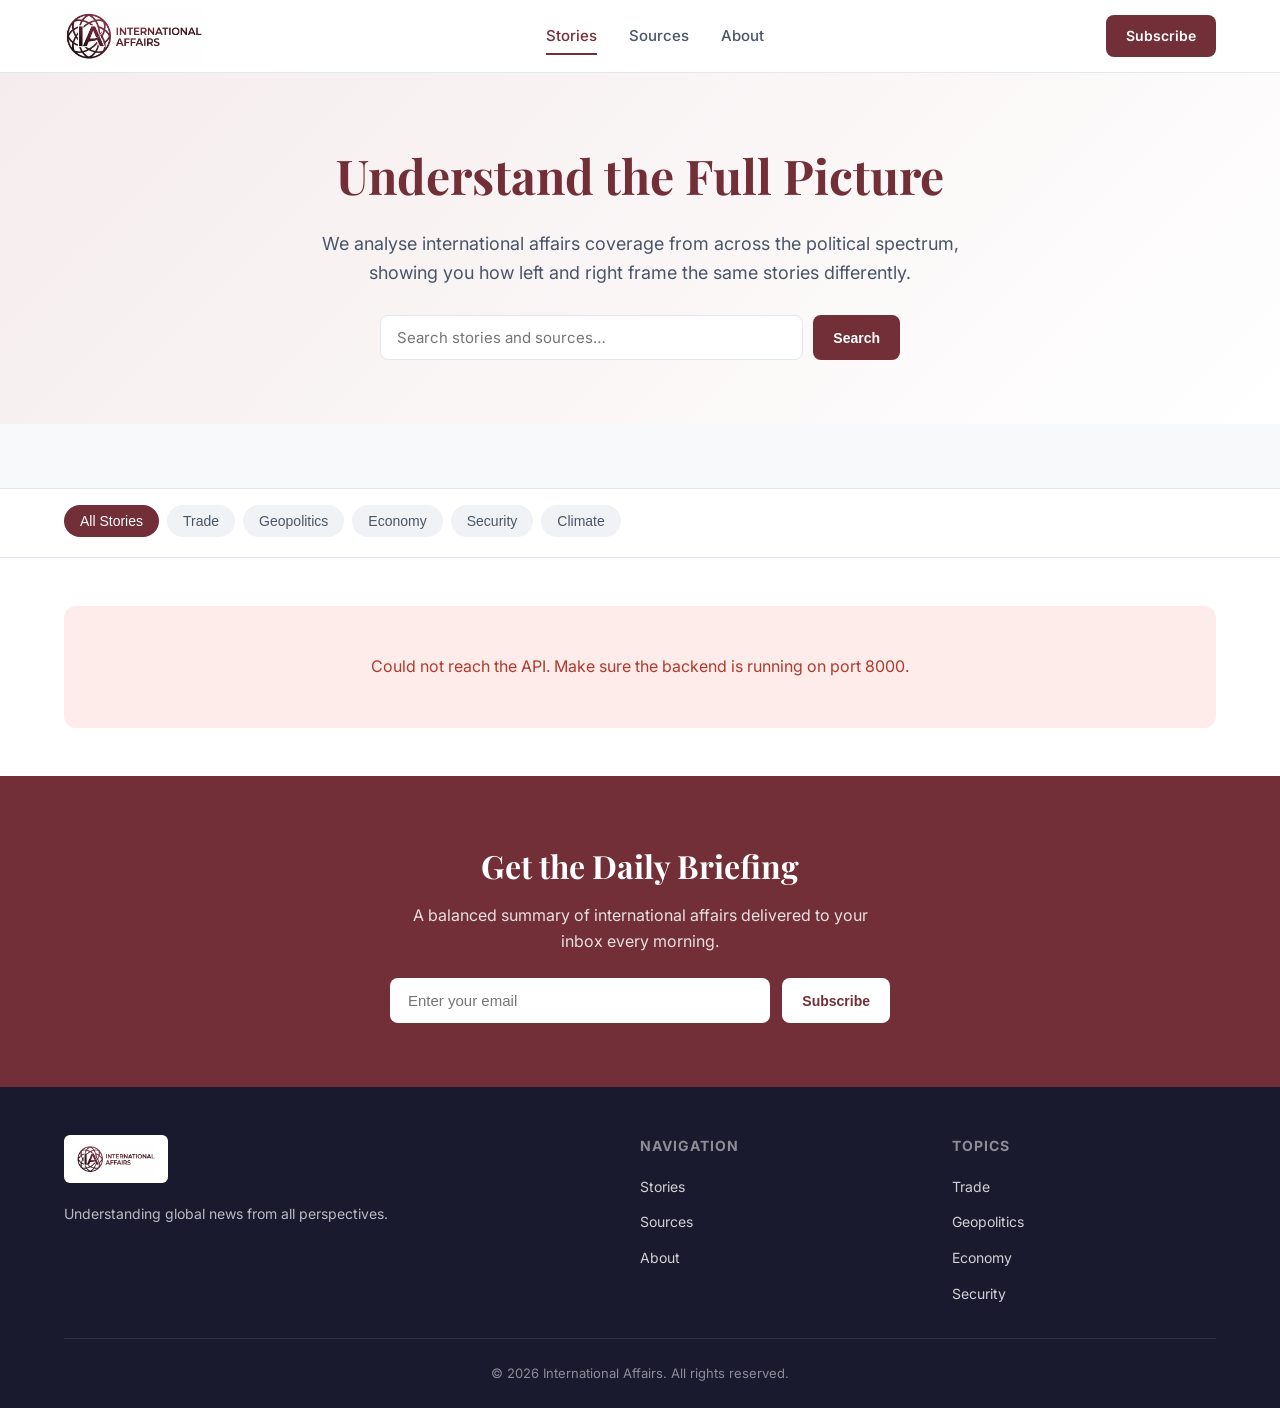
==== website/index.html @ 2fb0de6f "International Affairs MVP: aggregation, clustering, LLM comparisons, deploy config - FastAPI backend" ====
<!DOCTYPE html>
<html lang="en">
<head>
    <meta charset="UTF-8">
    <meta name="viewport" content="width=device-width, initial-scale=1.0">
    <title>International Affairs - News From All Perspectives</title>
    <link rel="stylesheet" href="css/styles.css">
    <link rel="preconnect" href="https://fonts.googleapis.com">
    <link rel="preconnect" href="https://fonts.gstatic.com" crossorigin>
    <link href="https://fonts.googleapis.com/css2?family=Inter:wght@400;500;600;700&family=Playfair+Display:wght@600;700&display=swap" rel="stylesheet">
</head>
<body>
    <header class="header">
        <div class="container">
            <nav class="nav">
                <a href="index.html" class="logo">
                    <img src="logo.jpeg" alt="International Affairs" class="logo-img">
                </a>
                <ul class="nav-links">
                    <li><a href="index.html" class="active">Stories</a></li>
                    <li><a href="sources.html">Sources</a></li>
                    <li><a href="about.html">About</a></li>
                </ul>
                <a href="#newsletter" class="btn btn-primary">Subscribe</a>
            </nav>
        </div>
    </header>

    <main>
        <section class="hero">
            <div class="container">
                <h1>Understand the Full Picture</h1>
                <p class="hero-subtitle">We analyse international affairs coverage from across the political spectrum, showing you how left and right frame the same stories differently.</p>
                <form class="search-form" id="search-form" role="search">
                    <input type="search" id="search-input" placeholder="Search stories and sources…" aria-label="Search">
                    <button type="submit" class="btn btn-primary">Search</button>
                </form>
            </div>
        </section>

        <section class="briefing" id="briefing">
            <div class="container" id="briefing-container"></div>
        </section>

        <section class="topics-bar">
            <div class="container">
                <div class="topics">
                    <button class="topic-btn active" data-topic="all">All Stories</button>
                    <button class="topic-btn" data-topic="trade">Trade</button>
                    <button class="topic-btn" data-topic="geopolitics">Geopolitics</button>
                    <button class="topic-btn" data-topic="economy">Economy</button>
                    <button class="topic-btn" data-topic="security">Security</button>
                    <button class="topic-btn" data-topic="climate">Climate</button>
                </div>
            </div>
        </section>

        <section class="stories">
            <div class="container">
                <h2 class="section-title">Today's Stories</h2>
                
                <article class="story-card" data-topic="trade">
                    <div class="story-header">
                        <span class="story-topic">Trade</span>
                        <span class="story-time">2 hours ago</span>
                    </div>
                    <h3 class="story-title">
                        <a href="story.html">EU Imposes New Tariffs on Chinese Electric Vehicles</a>
                    </h3>
                    <p class="story-summary">The European Commission announced provisional tariffs of up to 38% on Chinese-made electric vehicles, citing evidence of unfair state subsidies distorting the market.</p>
                    
                    <div class="perspectives">
                        <div class="perspective perspective-left">
                            <span class="perspective-label">Left</span>
                            <p>Emphasises climate impact and consumer costs; questions protectionist motives</p>
                            <span class="source-count">3 sources</span>
                        </div>
                        <div class="perspective perspective-centre">
                            <span class="perspective-label">Centre</span>
                            <p>Reports factual details of tariff levels and EU investigation findings</p>
                            <span class="source-count">2 sources</span>
                        </div>
                        <div class="perspective perspective-right">
                            <span class="perspective-label">Right</span>
                            <p>Focuses on national security and unfair Chinese state subsidies</p>
                            <span class="source-count">3 sources</span>
                        </div>
                    </div>
                    
                    <div class="story-footer">
                        <div class="agreement-preview">
                            <span class="label">They agree:</span> China dominates global EV market
                        </div>
                        <a href="story.html" class="read-more">Full Analysis →</a>
                    </div>
                </article>

                <article class="story-card" data-topic="geopolitics">
                    <div class="story-header">
                        <span class="story-topic">Geopolitics</span>
                        <span class="story-time">4 hours ago</span>
                    </div>
                    <h3 class="story-title">
                        <a href="story.html">Taiwan Strait Tensions Rise After Military Exercises</a>
                    </h3>
                    <p class="story-summary">China conducted large-scale military drills near Taiwan following diplomatic meetings between Taiwanese officials and US lawmakers, prompting international concern.</p>
                    
                    <div class="perspectives">
                        <div class="perspective perspective-left">
                            <span class="perspective-label">Left</span>
                            <p>Calls for diplomatic de-escalation; warns against military brinkmanship</p>
                            <span class="source-count">2 sources</span>
                        </div>
                        <div class="perspective perspective-centre">
                            <span class="perspective-label">Centre</span>
                            <p>Documents exercise details and international diplomatic responses</p>
                            <span class="source-count">3 sources</span>
                        </div>
                        <div class="perspective perspective-right">
                            <span class="perspective-label">Right</span>
                            <p>Emphasises need for deterrence and supporting Taiwan's democracy</p>
                            <span class="source-count">2 sources</span>
                        </div>
                    </div>
                    
                    <div class="story-footer">
                        <div class="agreement-preview">
                            <span class="label">They agree:</span> Situation requires careful monitoring
                        </div>
                        <a href="story.html" class="read-more">Full Analysis →</a>
                    </div>
                </article>

                <article class="story-card" data-topic="economy">
                    <div class="story-header">
                        <span class="story-topic">Economy</span>
                        <span class="story-time">5 hours ago</span>
                    </div>
                    <h3 class="story-title">
                        <a href="story.html">Federal Reserve Signals Interest Rate Cuts May Be Delayed</a>
                    </h3>
                    <p class="story-summary">Fed Chair Jerome Powell indicated that persistent inflation may require keeping rates higher for longer than previously anticipated, affecting global markets.</p>
                    
                    <div class="perspectives">
                        <div class="perspective perspective-left">
                            <span class="perspective-label">Left</span>
                            <p>Concerned about impact on workers and housing affordability</p>
                            <span class="source-count">2 sources</span>
                        </div>
                        <div class="perspective perspective-centre">
                            <span class="perspective-label">Centre</span>
                            <p>Analyses Fed data and market reactions objectively</p>
                            <span class="source-count">2 sources</span>
                        </div>
                        <div class="perspective perspective-right">
                            <span class="perspective-label">Right</span>
                            <p>Supports inflation-fighting stance; criticises prior fiscal policy</p>
                            <span class="source-count">3 sources</span>
                        </div>
                    </div>
                    
                    <div class="story-footer">
                        <div class="agreement-preview">
                            <span class="label">They agree:</span> Inflation remains above target
                        </div>
                        <a href="story.html" class="read-more">Full Analysis →</a>
                    </div>
                </article>

                <article class="story-card" data-topic="security">
                    <div class="story-header">
                        <span class="story-topic">Security</span>
                        <span class="story-time">6 hours ago</span>
                    </div>
                    <h3 class="story-title">
                        <a href="story.html">NATO Allies Debate Increased Defence Spending Targets</a>
                    </h3>
                    <p class="story-summary">Alliance members discuss raising the defence spending benchmark from 2% to 2.5% of GDP amid ongoing concerns about European security.</p>
                    
                    <div class="perspectives">
                        <div class="perspective perspective-left">
                            <span class="perspective-label">Left</span>
                            <p>Questions military spending priorities; calls for diplomatic solutions</p>
                            <span class="source-count">2 sources</span>
                        </div>
                        <div class="perspective perspective-centre">
                            <span class="perspective-label">Centre</span>
                            <p>Reports on member positions and budget implications</p>
                            <span class="source-count">2 sources</span>
                        </div>
                        <div class="perspective perspective-right">
                            <span class="perspective-label">Right</span>
                            <p>Strongly supports increased spending; criticises European underinvestment</p>
                            <span class="source-count">3 sources</span>
                        </div>
                    </div>
                    
                    <div class="story-footer">
                        <div class="agreement-preview">
                            <span class="label">They agree:</span> Current security environment is challenging
                        </div>
                        <a href="story.html" class="read-more">Full Analysis →</a>
                    </div>
                </article>

                <article class="story-card" data-topic="climate">
                    <div class="story-header">
                        <span class="story-topic">Climate</span>
                        <span class="story-time">8 hours ago</span>
                    </div>
                    <h3 class="story-title">
                        <a href="story.html">G7 Nations Announce New Climate Finance Commitments</a>
                    </h3>
                    <p class="story-summary">Leaders pledged additional funding for developing nations' climate adaptation, though critics argue the amounts fall short of what's needed.</p>
                    
                    <div class="perspectives">
                        <div class="perspective perspective-left">
                            <span class="perspective-label">Left</span>
                            <p>Calls pledges insufficient; demands more ambitious climate action</p>
                            <span class="source-count">3 sources</span>
                        </div>
                        <div class="perspective perspective-centre">
                            <span class="perspective-label">Centre</span>
                            <p>Details funding amounts and implementation mechanisms</p>
                            <span class="source-count">2 sources</span>
                        </div>
                        <div class="perspective perspective-right">
                            <span class="perspective-label">Right</span>
                            <p>Questions economic impact; emphasises energy security concerns</p>
                            <span class="source-count">2 sources</span>
                        </div>
                    </div>
                    
                    <div class="story-footer">
                        <div class="agreement-preview">
                            <span class="label">They agree:</span> Climate financing needs better accountability
                        </div>
                        <a href="story.html" class="read-more">Full Analysis →</a>
                    </div>
                </article>
            </div>
        </section>

        <section class="newsletter" id="newsletter">
            <div class="container">
                <div class="newsletter-content">
                    <h2>Get the Daily Briefing</h2>
                    <p>A balanced summary of international affairs delivered to your inbox every morning.</p>
                    <form class="newsletter-form">
                        <input type="email" placeholder="Enter your email" required>
                        <button type="submit" class="btn btn-primary">Subscribe</button>
                    </form>
                </div>
            </div>
        </section>
    </main>

    <footer class="footer">
        <div class="container">
            <div class="footer-content">
                <div class="footer-brand">
                    <img src="logo.jpeg" alt="International Affairs" class="footer-logo">
                    <p>Understanding global news from all perspectives.</p>
                </div>
                <div class="footer-links">
                    <h4>Navigation</h4>
                    <ul>
                        <li><a href="index.html">Stories</a></li>
                        <li><a href="sources.html">Sources</a></li>
                        <li><a href="about.html">About</a></li>
                    </ul>
                </div>
                <div class="footer-links">
                    <h4>Topics</h4>
                    <ul>
                        <li><a href="#">Trade</a></li>
                        <li><a href="#">Geopolitics</a></li>
                        <li><a href="#">Economy</a></li>
                        <li><a href="#">Security</a></li>
                    </ul>
                </div>
            </div>
            <div class="footer-bottom">
                <p>&copy; 2026 International Affairs. All rights reserved.</p>
            </div>
        </div>
    </footer>

    <script src="js/app.js"></script>
</body>
</html>
---- website/css/styles.css ----
:root {
    --primary: #722F37;
    --primary-dark: #5A252C;
    --primary-light: #8B3D47;
    --primary-subtle: #F5ECED;
    
    --left: #2E5B9A;
    --left-bg: #E8F0F8;
    --centre: #4A5568;
    --centre-bg: #F0F2F5;
    --right: #9A432E;
    --right-bg: #F8ECE8;
    
    --text: #1A1A2E;
    --text-secondary: #4A5568;
    --text-muted: #718096;
    
    --bg: #FFFFFF;
    --bg-secondary: #F8F9FA;
    --bg-tertiary: #F0F2F5;
    
    --border: #E2E8F0;
    --border-light: #EDF2F7;
    
    --shadow-sm: 0 1px 2px rgba(0, 0, 0, 0.05);
    --shadow: 0 4px 6px rgba(0, 0, 0, 0.07);
    --shadow-lg: 0 10px 25px rgba(0, 0, 0, 0.1);
    
    --radius-sm: 4px;
    --radius: 8px;
    --radius-lg: 12px;
    
    --transition: 0.2s ease;
}

* {
    margin: 0;
    padding: 0;
    box-sizing: border-box;
}

html {
    scroll-behavior: smooth;
}

body {
    font-family: 'Inter', -apple-system, BlinkMacSystemFont, 'Segoe UI', Roboto, sans-serif;
    color: var(--text);
    background: var(--bg);
    line-height: 1.6;
}

.container {
    max-width: 1200px;
    margin: 0 auto;
    padding: 0 24px;
}

a {
    color: inherit;
    text-decoration: none;
}

ul {
    list-style: none;
}

img {
    max-width: 100%;
    height: auto;
}

.btn {
    display: inline-flex;
    align-items: center;
    justify-content: center;
    padding: 10px 20px;
    font-size: 14px;
    font-weight: 600;
    border-radius: var(--radius);
    border: none;
    cursor: pointer;
    transition: var(--transition);
}

.btn-primary {
    background: var(--primary);
    color: white;
}

.btn-primary:hover {
    background: var(--primary-dark);
}

.btn-secondary {
    background: var(--bg-tertiary);
    color: var(--text);
}

.btn-secondary:hover {
    background: var(--border);
}

/* Header */
.header {
    background: var(--bg);
    border-bottom: 1px solid var(--border);
    position: sticky;
    top: 0;
    z-index: 100;
}

.nav {
    display: flex;
    align-items: center;
    justify-content: space-between;
    height: 72px;
}

.logo {
    display: flex;
    align-items: center;
}

.logo-img {
    height: 56px;
    width: auto;
}

.nav-links {
    display: flex;
    gap: 32px;
}

.nav-links a {
    font-size: 15px;
    font-weight: 500;
    color: var(--text-secondary);
    transition: var(--transition);
    padding: 8px 0;
    border-bottom: 2px solid transparent;
}

.nav-links a:hover,
.nav-links a.active {
    color: var(--primary);
    border-bottom-color: var(--primary);
}

/* Hero */
.hero {
    background: linear-gradient(135deg, var(--primary-subtle) 0%, var(--bg) 100%);
    padding: 64px 0;
    text-align: center;
}

.hero h1 {
    font-family: 'Playfair Display', Georgia, serif;
    font-size: 48px;
    font-weight: 700;
    color: var(--primary);
    margin-bottom: 16px;
}

.hero-subtitle {
    font-size: 18px;
    color: var(--text-secondary);
    max-width: 640px;
    margin: 0 auto;
}

/* Search */
.search-form {
    display: flex;
    gap: 10px;
    max-width: 520px;
    margin: 28px auto 0;
}

.search-form input {
    flex: 1;
    padding: 12px 16px;
    border: 1px solid var(--border);
    border-radius: var(--radius);
    font-size: 15px;
    font-family: inherit;
}

.search-form input:focus {
    outline: 2px solid var(--primary-light);
    border-color: var(--primary-light);
}

/* Daily Briefing */
.briefing {
    background: var(--bg-secondary);
    padding: 32px 0;
    border-bottom: 1px solid var(--border);
}

.briefing-card {
    background: var(--bg);
    border: 1px solid var(--border);
    border-radius: var(--radius-lg);
    padding: 28px;
    box-shadow: var(--shadow-sm);
}

.briefing-head {
    display: flex;
    justify-content: space-between;
    align-items: flex-start;
    gap: 16px;
    flex-wrap: wrap;
    margin-bottom: 20px;
    padding-bottom: 16px;
    border-bottom: 1px solid var(--border-light);
}

.briefing-head h2 {
    font-family: 'Playfair Display', Georgia, serif;
    font-size: 26px;
    color: var(--primary);
}

.briefing-date {
    font-size: 13px;
    color: var(--text-muted);
}

.briefing-topics {
    display: flex;
    gap: 6px;
    flex-wrap: wrap;
}

.briefing-topic {
    background: var(--primary-subtle);
    color: var(--primary);
    padding: 4px 10px;
    border-radius: 14px;
    font-size: 11px;
    font-weight: 600;
    text-transform: uppercase;
    letter-spacing: 0.5px;
}

.briefing-grid {
    display: grid;
    grid-template-columns: 1.3fr 1fr;
    gap: 32px;
}

.briefing-col h4 {
    font-size: 12px;
    text-transform: uppercase;
    letter-spacing: 1px;
    color: var(--text-muted);
    margin-bottom: 12px;
    margin-top: 20px;
}

.briefing-col h4:first-child {
    margin-top: 0;
}

.briefing-stories,
.briefing-list {
    list-style: none;
    display: flex;
    flex-direction: column;
    gap: 10px;
}

.briefing-stories li {
    display: flex;
    justify-content: space-between;
    align-items: center;
    gap: 12px;
}

.briefing-stories a {
    font-size: 14px;
    font-weight: 500;
    color: var(--text);
    transition: var(--transition);
}

.briefing-stories a:hover {
    color: var(--primary);
}

.briefing-counts {
    display: flex;
    gap: 4px;
    flex-shrink: 0;
}

.pip {
    min-width: 20px;
    text-align: center;
    font-size: 11px;
    font-weight: 600;
    padding: 2px 6px;
    border-radius: 10px;
    color: white;
}

.pip-left { background: var(--left); }
.pip-centre { background: var(--centre); }
.pip-right { background: var(--right); }

.briefing-list li {
    font-size: 14px;
    color: var(--text-secondary);
    padding-left: 16px;
    position: relative;
}

.briefing-list li::before {
    content: "•";
    position: absolute;
    left: 0;
    color: var(--primary);
}

.briefing-list li.muted,
li.muted {
    color: var(--text-muted);
    font-style: italic;
}

.briefing-list li.muted::before {
    color: var(--text-muted);
}

/* Topics Bar */
.topics-bar {
    background: var(--bg);
    border-bottom: 1px solid var(--border);
    padding: 16px 0;
    position: sticky;
    top: 72px;
    z-index: 90;
}

.topics {
    display: flex;
    gap: 8px;
    overflow-x: auto;
    padding-bottom: 4px;
}

.topic-btn {
    padding: 8px 16px;
    font-size: 14px;
    font-weight: 500;
    background: var(--bg-tertiary);
    border: none;
    border-radius: 20px;
    cursor: pointer;
    transition: var(--transition);
    white-space: nowrap;
    color: var(--text-secondary);
}

.topic-btn:hover {
    background: var(--border);
}

.topic-btn.active {
    background: var(--primary);
    color: white;
}

/* Section Title */
.section-title {
    font-family: 'Playfair Display', Georgia, serif;
    font-size: 28px;
    font-weight: 600;
    color: var(--text);
    margin-bottom: 24px;
    padding-bottom: 16px;
    border-bottom: 2px solid var(--primary);
    display: inline-block;
}

.section-title .section-count {
    font-family: 'Inter', sans-serif;
    font-size: 16px;
    font-weight: 500;
    color: var(--text-muted);
}

/* Stories Header */
.stories-header {
    margin-bottom: 32px;
    padding-bottom: 16px;
    border-bottom: 1px solid var(--border);
}

.stories-meta {
    display: flex;
    align-items: center;
    gap: 16px;
    flex-wrap: wrap;
}

.total-count {
    font-weight: 600;
    color: var(--primary);
}

.last-updated {
    color: var(--text-muted);
    font-size: 14px;
}

.btn-sm {
    padding: 6px 12px;
    font-size: 12px;
}

/* Story Section */
.story-section {
    margin-bottom: 48px;
}

.story-section:last-child {
    margin-bottom: 0;
}

.stories-list {
    display: flex;
    flex-direction: column;
    gap: 24px;
}

/* Stories Section */
.stories {
    padding: 48px 0;
}

/* Story Card */
.story-card {
    background: var(--bg);
    border: 1px solid var(--border);
    border-radius: var(--radius-lg);
    padding: 24px;
    margin-bottom: 24px;
    transition: var(--transition);
}

.story-card:hover {
    box-shadow: var(--shadow-lg);
    border-color: var(--primary-light);
}

.story-header {
    display: flex;
    justify-content: space-between;
    align-items: center;
    margin-bottom: 12px;
}

.story-topic {
    background: var(--primary-subtle);
    color: var(--primary);
    padding: 4px 12px;
    border-radius: 20px;
    font-size: 12px;
    font-weight: 600;
    text-transform: uppercase;
    letter-spacing: 0.5px;
}

.story-time {
    font-size: 13px;
    color: var(--text-muted);
}

.story-title {
    font-family: 'Playfair Display', Georgia, serif;
    font-size: 24px;
    font-weight: 600;
    margin-bottom: 12px;
    line-height: 1.3;
}

.story-title a {
    transition: var(--transition);
}

.story-title a:hover {
    color: var(--primary);
}

.story-summary {
    color: var(--text-secondary);
    font-size: 15px;
    margin-bottom: 24px;
    line-height: 1.7;
}

/* Perspectives */
.perspectives {
    display: grid;
    grid-template-columns: repeat(3, 1fr);
    gap: 16px;
    margin-bottom: 20px;
}

.perspective {
    padding: 16px;
    border-radius: var(--radius);
    border-left: 4px solid;
}

.perspective-left {
    background: var(--left-bg);
    border-left-color: var(--left);
}

.perspective-centre {
    background: var(--centre-bg);
    border-left-color: var(--centre);
}

.perspective-right {
    background: var(--right-bg);
    border-left-color: var(--right);
}

.perspective-label {
    display: block;
    font-size: 11px;
    font-weight: 700;
    text-transform: uppercase;
    letter-spacing: 1px;
    margin-bottom: 8px;
}

.perspective-left .perspective-label {
    color: var(--left);
}

.perspective-centre .perspective-label {
    color: var(--centre);
}

.perspective-right .perspective-label {
    color: var(--right);
}

.perspective p {
    font-size: 14px;
    color: var(--text-secondary);
    margin-bottom: 8px;
    line-height: 1.5;
}

.source-count {
    font-size: 12px;
    color: var(--text-muted);
}

/* Story Footer */
.story-footer {
    display: flex;
    justify-content: space-between;
    align-items: center;
    padding-top: 16px;
    border-top: 1px solid var(--border-light);
}

.agreement-preview {
    font-size: 14px;
    color: var(--text-secondary);
}

.agreement-preview .label {
    font-weight: 600;
    color: var(--text);
}

.read-more {
    font-size: 14px;
    font-weight: 600;
    color: var(--primary);
    transition: var(--transition);
}

.read-more:hover {
    color: var(--primary-dark);
}

/* Newsletter */
.newsletter {
    background: var(--primary);
    padding: 64px 0;
}

.newsletter-content {
    text-align: center;
    max-width: 500px;
    margin: 0 auto;
}

.newsletter h2 {
    font-family: 'Playfair Display', Georgia, serif;
    font-size: 32px;
    color: white;
    margin-bottom: 12px;
}

.newsletter p {
    color: rgba(255, 255, 255, 0.85);
    margin-bottom: 24px;
}

.newsletter-form {
    display: flex;
    gap: 12px;
}

.newsletter-form input {
    flex: 1;
    padding: 14px 18px;
    border: none;
    border-radius: var(--radius);
    font-size: 15px;
}

.newsletter-form input:focus {
    outline: 2px solid var(--primary-light);
}

.newsletter-form .btn {
    background: white;
    color: var(--primary);
}

.newsletter-form .btn:hover {
    background: var(--bg-secondary);
}

/* Footer */
.footer {
    background: var(--text);
    color: white;
    padding: 48px 0 24px;
}

.footer-content {
    display: grid;
    grid-template-columns: 2fr 1fr 1fr;
    gap: 48px;
    margin-bottom: 32px;
}

.footer-brand p {
    color: rgba(255, 255, 255, 0.7);
    margin-top: 12px;
    font-size: 14px;
}

.footer-logo {
    height: 48px;
    background: white;
    padding: 8px 12px;
    border-radius: 6px;
}

.footer-links h4 {
    font-size: 14px;
    text-transform: uppercase;
    letter-spacing: 1px;
    margin-bottom: 16px;
    color: rgba(255, 255, 255, 0.5);
}

.footer-links ul {
    display: flex;
    flex-direction: column;
    gap: 10px;
}

.footer-links a {
    color: rgba(255, 255, 255, 0.8);
    font-size: 14px;
    transition: var(--transition);
}

.footer-links a:hover {
    color: white;
}

.footer-bottom {
    padding-top: 24px;
    border-top: 1px solid rgba(255, 255, 255, 0.1);
    text-align: center;
}

.footer-bottom p {
    font-size: 13px;
    color: rgba(255, 255, 255, 0.5);
}

/* Story Page Specific Styles */
.story-page {
    padding: 48px 0;
}

.back-link {
    display: inline-flex;
    align-items: center;
    gap: 8px;
    font-size: 14px;
    color: var(--text-muted);
    margin-bottom: 24px;
    transition: var(--transition);
}

.back-link:hover {
    color: var(--primary);
}

.story-meta {
    display: flex;
    gap: 16px;
    align-items: center;
    margin-bottom: 16px;
}

.story-page .story-title {
    font-size: 36px;
    margin-bottom: 8px;
}

.story-page .story-time {
    font-size: 14px;
}

.story-section {
    margin-bottom: 40px;
}

.story-section h2 {
    font-family: 'Playfair Display', Georgia, serif;
    font-size: 22px;
    color: var(--text);
    margin-bottom: 16px;
    padding-bottom: 8px;
    border-bottom: 2px solid var(--border);
}

.neutral-summary {
    background: var(--bg-secondary);
    padding: 24px;
    border-radius: var(--radius-lg);
    border-left: 4px solid var(--primary);
}

.neutral-summary p {
    font-size: 16px;
    line-height: 1.8;
    color: var(--text);
}

.perspectives-detailed {
    display: grid;
    grid-template-columns: 1fr 1fr;
    gap: 24px;
}

.perspective-detailed {
    padding: 24px;
    border-radius: var(--radius-lg);
}

.perspective-detailed.left {
    background: var(--left-bg);
    border: 1px solid var(--left);
}

.perspective-detailed.right {
    background: var(--right-bg);
    border: 1px solid var(--right);
}

.perspective-detailed h3 {
    font-size: 16px;
    margin-bottom: 16px;
    display: flex;
    align-items: center;
    gap: 8px;
}

.perspective-detailed.left h3 {
    color: var(--left);
}

.perspective-detailed.right h3 {
    color: var(--right);
}

.perspective-detailed p {
    font-size: 15px;
    line-height: 1.7;
    color: var(--text-secondary);
}

.agreements-grid {
    display: grid;
    grid-template-columns: 1fr 1fr;
    gap: 24px;
}

.agreement-box,
.disagreement-box {
    padding: 20px;
    border-radius: var(--radius);
}

.agreement-box {
    background: #E8F5E9;
    border-left: 4px solid #4CAF50;
}

.disagreement-box {
    background: #FFF3E0;
    border-left: 4px solid #FF9800;
}

.agreement-box h4,
.disagreement-box h4 {
    font-size: 14px;
    margin-bottom: 12px;
    text-transform: uppercase;
    letter-spacing: 0.5px;
}

.agreement-box h4 {
    color: #2E7D32;
}

.disagreement-box h4 {
    color: #E65100;
}

.agreement-box ul,
.disagreement-box ul {
    list-style: none;
}

.agreement-box li,
.disagreement-box li {
    padding: 8px 0;
    font-size: 14px;
    color: var(--text-secondary);
    border-bottom: 1px solid rgba(0,0,0,0.05);
}

.agreement-box li:last-child,
.disagreement-box li:last-child {
    border-bottom: none;
}

.source-list {
    display: flex;
    flex-direction: column;
    gap: 16px;
}

.source-item {
    display: flex;
    justify-content: space-between;
    align-items: center;
    padding: 16px 20px;
    background: var(--bg-secondary);
    border-radius: var(--radius);
    transition: var(--transition);
}

.source-item:hover {
    background: var(--bg-tertiary);
}

.source-info {
    flex: 1;
}

.source-name {
    font-weight: 600;
    font-size: 15px;
    margin-bottom: 4px;
}

.source-headline {
    font-size: 14px;
    color: var(--text-secondary);
}

.source-bias {
    padding: 6px 14px;
    border-radius: 20px;
    font-size: 12px;
    font-weight: 600;
    text-transform: uppercase;
}

.source-bias.left {
    background: var(--left-bg);
    color: var(--left);
}

.source-bias.centre {
    background: var(--centre-bg);
    color: var(--centre);
}

.source-bias.right {
    background: var(--right-bg);
    color: var(--right);
}

/* Sources Page */
.sources-page {
    padding: 48px 0;
}

.sources-intro {
    max-width: 700px;
    margin-bottom: 40px;
}

.sources-intro p {
    color: var(--text-secondary);
    font-size: 16px;
    line-height: 1.7;
}

.sources-grid {
    display: grid;
    grid-template-columns: repeat(3, 1fr);
    gap: 20px;
}

.source-card {
    background: var(--bg);
    border: 1px solid var(--border);
    border-radius: var(--radius-lg);
    padding: 20px;
    transition: var(--transition);
}

.source-card:hover {
    box-shadow: var(--shadow);
    border-color: var(--primary-light);
}

.source-card-header {
    display: flex;
    justify-content: space-between;
    align-items: flex-start;
    margin-bottom: 12px;
}

.source-card h3 {
    font-size: 16px;
    font-weight: 600;
}

.source-card-country {
    font-size: 13px;
    color: var(--text-muted);
    margin-bottom: 8px;
}

.source-card-description {
    font-size: 14px;
    color: var(--text-secondary);
    line-height: 1.5;
}

.bias-indicator {
    display: flex;
    align-items: center;
    gap: 4px;
    margin-top: 16px;
    padding-top: 16px;
    border-top: 1px solid var(--border-light);
}

.bias-dot {
    width: 8px;
    height: 8px;
    border-radius: 50%;
    background: var(--border);
}

.bias-dot.active.left {
    background: var(--left);
}

.bias-dot.active.centre-left {
    background: #5B7FB8;
}

.bias-dot.active.centre {
    background: var(--centre);
}

.bias-dot.active.centre-right {
    background: #B86B5B;
}

.bias-dot.active.right {
    background: var(--right);
}

.bias-label {
    margin-left: 8px;
    font-size: 12px;
    color: var(--text-muted);
}

/* About Page */
.about-page {
    padding: 48px 0;
}

.about-hero {
    text-align: center;
    max-width: 700px;
    margin: 0 auto 48px;
}

.about-hero h1 {
    font-family: 'Playfair Display', Georgia, serif;
    font-size: 42px;
    color: var(--primary);
    margin-bottom: 16px;
}

.about-hero p {
    font-size: 18px;
    color: var(--text-secondary);
    line-height: 1.7;
}

.about-section {
    margin-bottom: 48px;
}

.about-section h2 {
    font-family: 'Playfair Display', Georgia, serif;
    font-size: 28px;
    color: var(--text);
    margin-bottom: 20px;
}

.about-section p {
    color: var(--text-secondary);
    font-size: 16px;
    line-height: 1.8;
    margin-bottom: 16px;
}

.methodology-grid {
    display: grid;
    grid-template-columns: repeat(3, 1fr);
    gap: 24px;
    margin-top: 32px;
}

.methodology-item {
    padding: 24px;
    background: var(--bg-secondary);
    border-radius: var(--radius-lg);
    text-align: center;
}

.methodology-item .number {
    width: 48px;
    height: 48px;
    background: var(--primary);
    color: white;
    border-radius: 50%;
    display: flex;
    align-items: center;
    justify-content: center;
    font-size: 20px;
    font-weight: 700;
    margin: 0 auto 16px;
}

.methodology-item h3 {
    font-size: 18px;
    margin-bottom: 8px;
}

.methodology-item p {
    font-size: 14px;
    margin-bottom: 0;
}

/* Perspective dots */
.dot {
    display: inline-block;
    width: 12px;
    height: 12px;
    border-radius: 50%;
    vertical-align: middle;
    margin-right: 4px;
}

.dot-left { background: var(--left); }
.dot-right { background: var(--right); }

/* Blind spot lists */
.blind-list {
    list-style: none;
    display: flex;
    flex-direction: column;
    gap: 8px;
}

.blind-list li {
    font-size: 14px;
    line-height: 1.6;
    color: var(--text-secondary);
    padding-left: 18px;
    position: relative;
}

.blind-list li::before {
    content: "▹";
    position: absolute;
    left: 0;
    color: var(--text-muted);
}

/* Loading & error states */
.story-loading,
.state-box {
    text-align: center;
    padding: 48px 24px;
    color: var(--text-muted);
    background: var(--bg-secondary);
    border-radius: var(--radius-lg);
}

.state-box.error {
    background: #FDECEA;
    color: #B03A2E;
}

.story-error {
    padding: 32px 0;
    color: var(--text-secondary);
}

.story-loading {
    animation: pulse 1.4s ease-in-out infinite;
}

@keyframes pulse {
    0%, 100% { opacity: 0.6; }
    50% { opacity: 1; }
}

/* Search results */
.search-result {
    display: flex;
    flex-direction: column;
    gap: 6px;
    padding: 18px 20px;
    background: var(--bg);
    border: 1px solid var(--border);
    border-radius: var(--radius);
    transition: var(--transition);
}

.search-result:hover {
    box-shadow: var(--shadow);
    border-color: var(--primary-light);
}

.result-type {
    font-size: 11px;
    font-weight: 700;
    text-transform: uppercase;
    letter-spacing: 0.5px;
    color: var(--primary);
    align-self: flex-start;
    background: var(--primary-subtle);
    padding: 2px 8px;
    border-radius: 10px;
}

.result-type.result-left { background: var(--left-bg); color: var(--left); }
.result-type.result-centre { background: var(--centre-bg); color: var(--centre); }
.result-type.result-right { background: var(--right-bg); color: var(--right); }

.result-title {
    font-weight: 600;
    font-size: 16px;
    color: var(--text);
}

.result-snippet {
    font-size: 14px;
    color: var(--text-secondary);
}

/* Responsive */
@media (max-width: 900px) {
    .perspectives {
        grid-template-columns: 1fr;
    }
    
    .perspectives-detailed {
        grid-template-columns: 1fr;
    }
    
    .agreements-grid {
        grid-template-columns: 1fr;
    }
    
    .footer-content {
        grid-template-columns: 1fr;
        gap: 32px;
    }
    
    .sources-grid {
        grid-template-columns: repeat(2, 1fr);
    }
    
    .methodology-grid {
        grid-template-columns: 1fr;
    }

    .briefing-grid {
        grid-template-columns: 1fr;
        gap: 16px;
    }
}

@media (max-width: 600px) {
    .hero h1 {
        font-size: 32px;
    }
    
    .hero-subtitle {
        font-size: 16px;
    }
    
    .nav-links {
        display: none;
    }
    
    .story-title {
        font-size: 20px;
    }
    
    .story-page .story-title {
        font-size: 28px;
    }
    
    .newsletter-form,
    .search-form {
        flex-direction: column;
    }
    
    .story-footer {
        flex-direction: column;
        gap: 12px;
        align-items: flex-start;
    }
    
    .sources-grid {
        grid-template-columns: 1fr;
    }
}
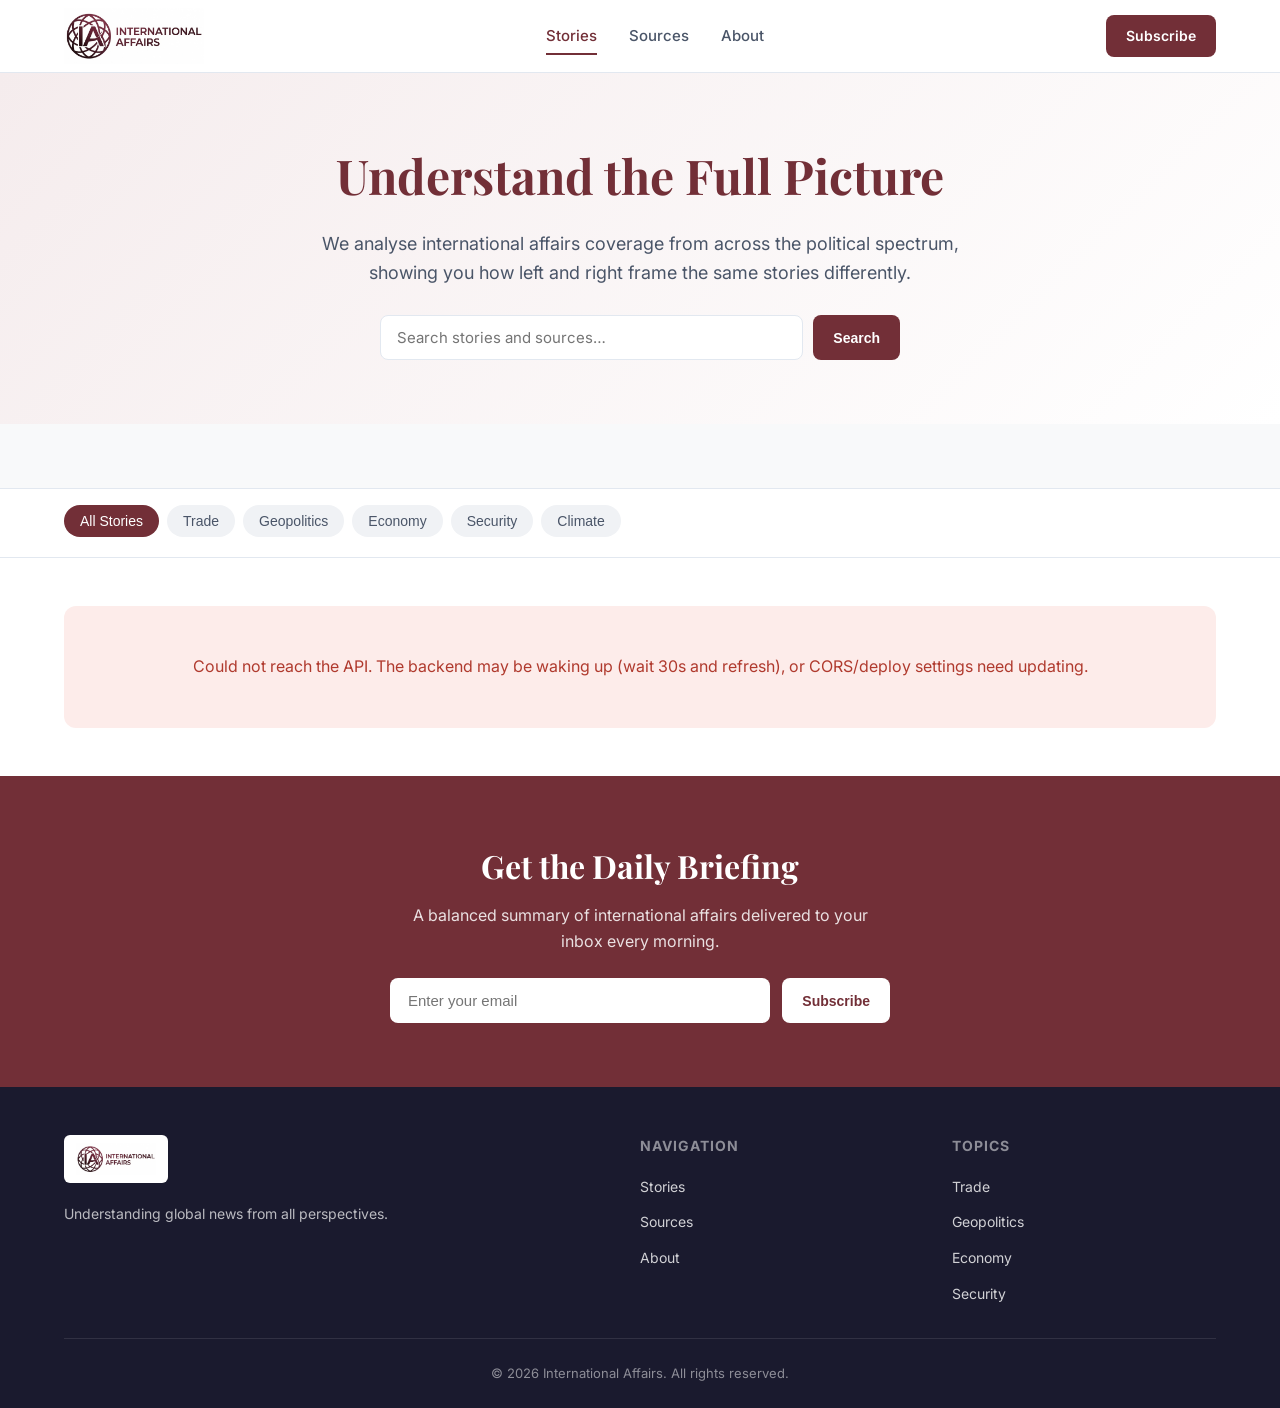
==== commit e6ca57c7: "Add SEO: meta tags, structured data, robots.txt, sitemap" ====
--- a/website/index.html
+++ b/website/index.html
@@ -3,11 +3,52 @@
 <head>
     <meta charset="UTF-8">
     <meta name="viewport" content="width=device-width, initial-scale=1.0">
-    <title>International Affairs - News From All Perspectives</title>
+    <title>International Affairs | Left vs Right News Comparison on Global Issues</title>
+    <meta name="description" content="International Affairs aggregates global news on trade, geopolitics and economics from across the political spectrum, showing how left- and right-leaning outlets frame the same story.">
+    <link rel="canonical" href="https://internationalaffairs.org.uk/">
+    <meta name="robots" content="index, follow">
+
+    <meta property="og:type" content="website">
+    <meta property="og:site_name" content="International Affairs">
+    <meta property="og:title" content="International Affairs | Left vs Right News Comparison">
+    <meta property="og:description" content="See how left- and right-leaning outlets frame the same international affairs stories, side by side.">
+    <meta property="og:url" content="https://internationalaffairs.org.uk/">
+    <meta property="og:image" content="https://internationalaffairs.org.uk/logo.jpeg">
+    <meta name="twitter:card" content="summary_large_image">
+    <meta name="twitter:title" content="International Affairs | Left vs Right News Comparison">
+    <meta name="twitter:description" content="See how left- and right-leaning outlets frame the same international affairs stories, side by side.">
+    <meta name="twitter:image" content="https://internationalaffairs.org.uk/logo.jpeg">
+
+    <link rel="icon" href="logo.jpeg">
     <link rel="stylesheet" href="css/styles.css">
     <link rel="preconnect" href="https://fonts.googleapis.com">
     <link rel="preconnect" href="https://fonts.gstatic.com" crossorigin>
     <link href="https://fonts.googleapis.com/css2?family=Inter:wght@400;500;600;700&family=Playfair+Display:wght@600;700&display=swap" rel="stylesheet">
+
+    <script type="application/ld+json">
+    {
+      "@context": "https://schema.org",
+      "@type": "WebSite",
+      "name": "International Affairs",
+      "alternateName": "International Affairs UK",
+      "url": "https://internationalaffairs.org.uk/",
+      "description": "News aggregation comparing left- and right-leaning coverage of international affairs: trade, geopolitics, economics and security.",
+      "potentialAction": {
+        "@type": "SearchAction",
+        "target": "https://internationalaffairs.org.uk/?q={search_term_string}",
+        "query-input": "required name=search_term_string"
+      }
+    }
+    </script>
+    <script type="application/ld+json">
+    {
+      "@context": "https://schema.org",
+      "@type": "Organization",
+      "name": "International Affairs",
+      "url": "https://internationalaffairs.org.uk/",
+      "logo": "https://internationalaffairs.org.uk/logo.jpeg"
+    }
+    </script>
 </head>
 <body>
     <header class="header">
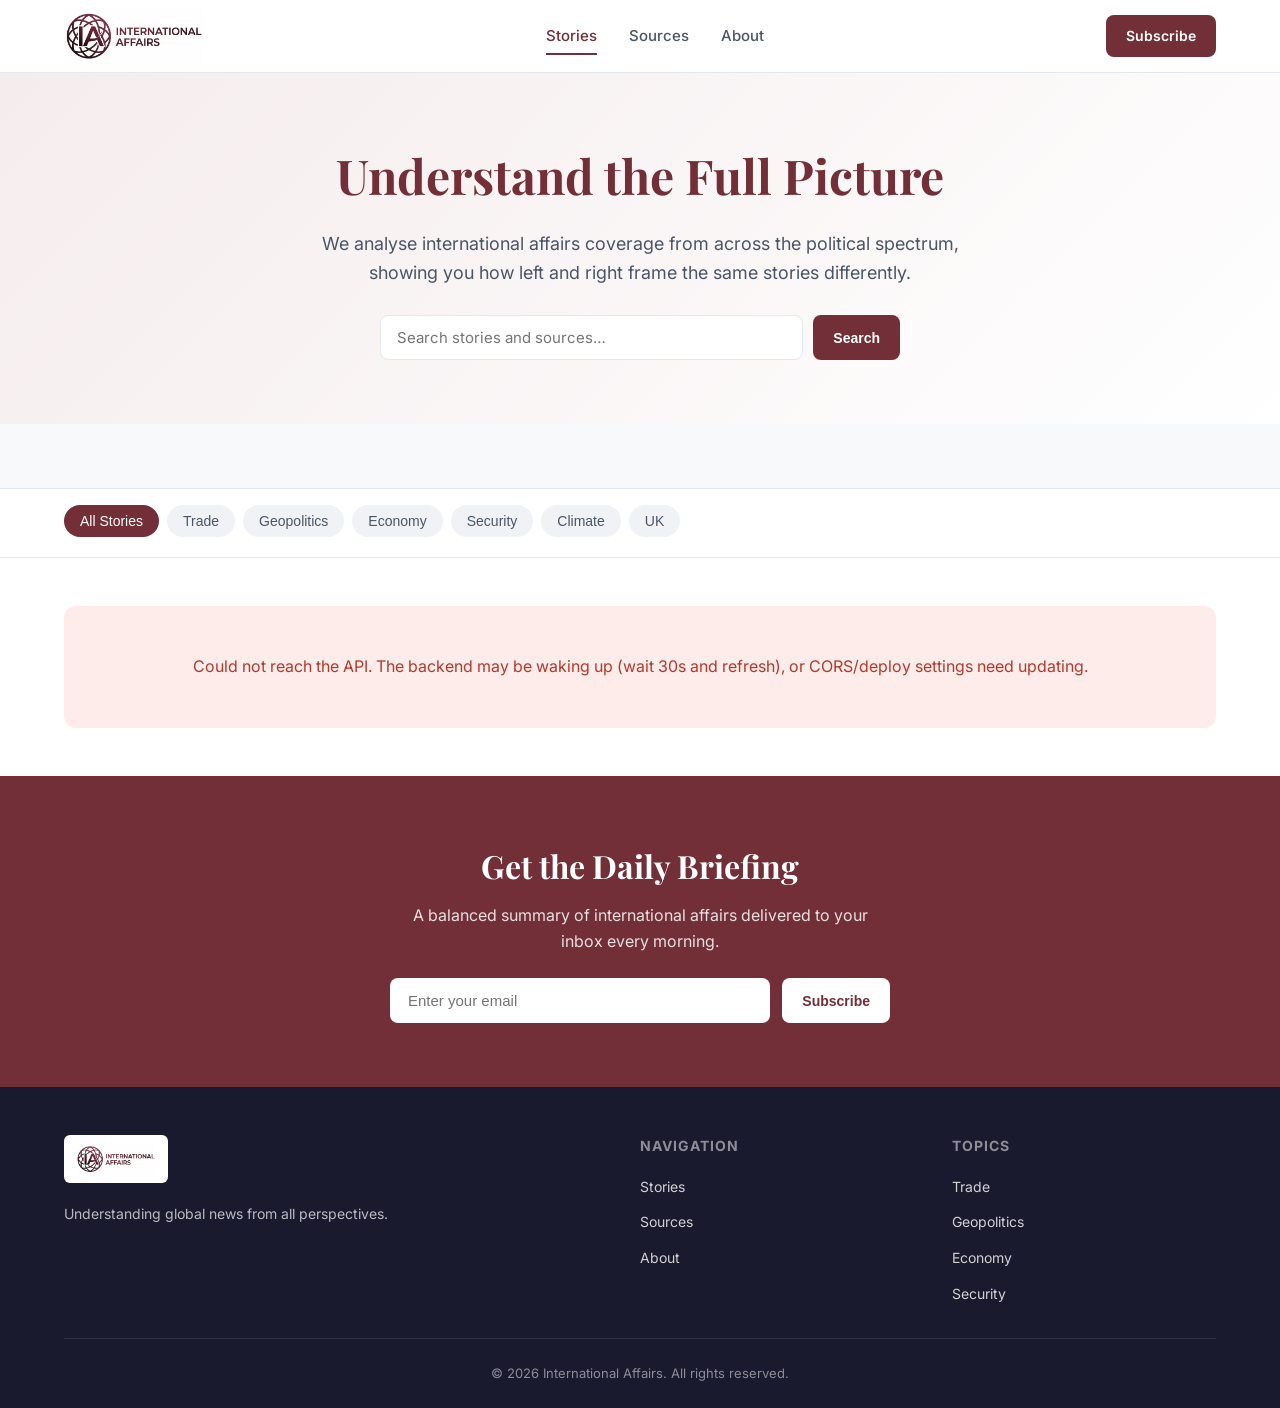
==== commit dee9d3d6: "Add UK topic and allow stories to span multiple themes Stories now carry a comma-separated topic lis" ====
--- a/website/index.html
+++ b/website/index.html
@@ -92,6 +92,7 @@
                     <button class="topic-btn" data-topic="economy">Economy</button>
                     <button class="topic-btn" data-topic="security">Security</button>
                     <button class="topic-btn" data-topic="climate">Climate</button>
+                    <button class="topic-btn" data-topic="uk">UK</button>
                 </div>
             </div>
         </section>
@@ -99,186 +100,41 @@
         <section class="stories">
             <div class="container">
                 <h2 class="section-title">Today's Stories</h2>
-                
-                <article class="story-card" data-topic="trade">
-                    <div class="story-header">
-                        <span class="story-topic">Trade</span>
-                        <span class="story-time">2 hours ago</span>
-                    </div>
-                    <h3 class="story-title">
-                        <a href="story.html">EU Imposes New Tariffs on Chinese Electric Vehicles</a>
-                    </h3>
-                    <p class="story-summary">The European Commission announced provisional tariffs of up to 38% on Chinese-made electric vehicles, citing evidence of unfair state subsidies distorting the market.</p>
-                    
-                    <div class="perspectives">
-                        <div class="perspective perspective-left">
-                            <span class="perspective-label">Left</span>
-                            <p>Emphasises climate impact and consumer costs; questions protectionist motives</p>
-                            <span class="source-count">3 sources</span>
-                        </div>
-                        <div class="perspective perspective-centre">
-                            <span class="perspective-label">Centre</span>
-                            <p>Reports factual details of tariff levels and EU investigation findings</p>
-                            <span class="source-count">2 sources</span>
-                        </div>
-                        <div class="perspective perspective-right">
-                            <span class="perspective-label">Right</span>
-                            <p>Focuses on national security and unfair Chinese state subsidies</p>
-                            <span class="source-count">3 sources</span>
+                <div class="skeleton-grid" aria-hidden="true">
+                    <div class="skeleton-card">
+                        <div class="skeleton-line skeleton-tag"></div>
+                        <div class="skeleton-line skeleton-title"></div>
+                        <div class="skeleton-line"></div>
+                        <div class="skeleton-line short"></div>
+                        <div class="skeleton-perspectives">
+                            <div class="skeleton-box"></div>
+                            <div class="skeleton-box"></div>
                         </div>
                     </div>
-                    
-                    <div class="story-footer">
-                        <div class="agreement-preview">
-                            <span class="label">They agree:</span> China dominates global EV market
-                        </div>
-                        <a href="story.html" class="read-more">Full Analysis →</a>
-                    </div>
-                </article>
-
-                <article class="story-card" data-topic="geopolitics">
-                    <div class="story-header">
-                        <span class="story-topic">Geopolitics</span>
-                        <span class="story-time">4 hours ago</span>
-                    </div>
-                    <h3 class="story-title">
-                        <a href="story.html">Taiwan Strait Tensions Rise After Military Exercises</a>
-                    </h3>
-                    <p class="story-summary">China conducted large-scale military drills near Taiwan following diplomatic meetings between Taiwanese officials and US lawmakers, prompting international concern.</p>
-                    
-                    <div class="perspectives">
-                        <div class="perspective perspective-left">
-                            <span class="perspective-label">Left</span>
-                            <p>Calls for diplomatic de-escalation; warns against military brinkmanship</p>
-                            <span class="source-count">2 sources</span>
-                        </div>
-                        <div class="perspective perspective-centre">
-                            <span class="perspective-label">Centre</span>
-                            <p>Documents exercise details and international diplomatic responses</p>
-                            <span class="source-count">3 sources</span>
-                        </div>
-                        <div class="perspective perspective-right">
-                            <span class="perspective-label">Right</span>
-                            <p>Emphasises need for deterrence and supporting Taiwan's democracy</p>
-                            <span class="source-count">2 sources</span>
+                    <div class="skeleton-card">
+                        <div class="skeleton-line skeleton-tag"></div>
+                        <div class="skeleton-line skeleton-title"></div>
+                        <div class="skeleton-line"></div>
+                        <div class="skeleton-line short"></div>
+                        <div class="skeleton-perspectives">
+                            <div class="skeleton-box"></div>
+                            <div class="skeleton-box"></div>
                         </div>
                     </div>
-                    
-                    <div class="story-footer">
-                        <div class="agreement-preview">
-                            <span class="label">They agree:</span> Situation requires careful monitoring
-                        </div>
-                        <a href="story.html" class="read-more">Full Analysis →</a>
-                    </div>
-                </article>
-
-                <article class="story-card" data-topic="economy">
-                    <div class="story-header">
-                        <span class="story-topic">Economy</span>
-                        <span class="story-time">5 hours ago</span>
-                    </div>
-                    <h3 class="story-title">
-                        <a href="story.html">Federal Reserve Signals Interest Rate Cuts May Be Delayed</a>
-                    </h3>
-                    <p class="story-summary">Fed Chair Jerome Powell indicated that persistent inflation may require keeping rates higher for longer than previously anticipated, affecting global markets.</p>
-                    
-                    <div class="perspectives">
-                        <div class="perspective perspective-left">
-                            <span class="perspective-label">Left</span>
-                            <p>Concerned about impact on workers and housing affordability</p>
-                            <span class="source-count">2 sources</span>
-                        </div>
-                        <div class="perspective perspective-centre">
-                            <span class="perspective-label">Centre</span>
-                            <p>Analyses Fed data and market reactions objectively</p>
-                            <span class="source-count">2 sources</span>
-                        </div>
-                        <div class="perspective perspective-right">
-                            <span class="perspective-label">Right</span>
-                            <p>Supports inflation-fighting stance; criticises prior fiscal policy</p>
-                            <span class="source-count">3 sources</span>
+                    <div class="skeleton-card">
+                        <div class="skeleton-line skeleton-tag"></div>
+                        <div class="skeleton-line skeleton-title"></div>
+                        <div class="skeleton-line"></div>
+                        <div class="skeleton-line short"></div>
+                        <div class="skeleton-perspectives">
+                            <div class="skeleton-box"></div>
+                            <div class="skeleton-box"></div>
                         </div>
                     </div>
-                    
-                    <div class="story-footer">
-                        <div class="agreement-preview">
-                            <span class="label">They agree:</span> Inflation remains above target
-                        </div>
-                        <a href="story.html" class="read-more">Full Analysis →</a>
-                    </div>
-                </article>
-
-                <article class="story-card" data-topic="security">
-                    <div class="story-header">
-                        <span class="story-topic">Security</span>
-                        <span class="story-time">6 hours ago</span>
-                    </div>
-                    <h3 class="story-title">
-                        <a href="story.html">NATO Allies Debate Increased Defence Spending Targets</a>
-                    </h3>
-                    <p class="story-summary">Alliance members discuss raising the defence spending benchmark from 2% to 2.5% of GDP amid ongoing concerns about European security.</p>
-                    
-                    <div class="perspectives">
-                        <div class="perspective perspective-left">
-                            <span class="perspective-label">Left</span>
-                            <p>Questions military spending priorities; calls for diplomatic solutions</p>
-                            <span class="source-count">2 sources</span>
-                        </div>
-                        <div class="perspective perspective-centre">
-                            <span class="perspective-label">Centre</span>
-                            <p>Reports on member positions and budget implications</p>
-                            <span class="source-count">2 sources</span>
-                        </div>
-                        <div class="perspective perspective-right">
-                            <span class="perspective-label">Right</span>
-                            <p>Strongly supports increased spending; criticises European underinvestment</p>
-                            <span class="source-count">3 sources</span>
-                        </div>
-                    </div>
-                    
-                    <div class="story-footer">
-                        <div class="agreement-preview">
-                            <span class="label">They agree:</span> Current security environment is challenging
-                        </div>
-                        <a href="story.html" class="read-more">Full Analysis →</a>
-                    </div>
-                </article>
-
-                <article class="story-card" data-topic="climate">
-                    <div class="story-header">
-                        <span class="story-topic">Climate</span>
-                        <span class="story-time">8 hours ago</span>
-                    </div>
-                    <h3 class="story-title">
-                        <a href="story.html">G7 Nations Announce New Climate Finance Commitments</a>
-                    </h3>
-                    <p class="story-summary">Leaders pledged additional funding for developing nations' climate adaptation, though critics argue the amounts fall short of what's needed.</p>
-                    
-                    <div class="perspectives">
-                        <div class="perspective perspective-left">
-                            <span class="perspective-label">Left</span>
-                            <p>Calls pledges insufficient; demands more ambitious climate action</p>
-                            <span class="source-count">3 sources</span>
-                        </div>
-                        <div class="perspective perspective-centre">
-                            <span class="perspective-label">Centre</span>
-                            <p>Details funding amounts and implementation mechanisms</p>
-                            <span class="source-count">2 sources</span>
-                        </div>
-                        <div class="perspective perspective-right">
-                            <span class="perspective-label">Right</span>
-                            <p>Questions economic impact; emphasises energy security concerns</p>
-                            <span class="source-count">2 sources</span>
-                        </div>
-                    </div>
-                    
-                    <div class="story-footer">
-                        <div class="agreement-preview">
-                            <span class="label">They agree:</span> Climate financing needs better accountability
-                        </div>
-                        <a href="story.html" class="read-more">Full Analysis →</a>
-                    </div>
-                </article>
+                </div>
+                <noscript>
+                    <p style="text-align:center;padding:24px;">This site needs JavaScript enabled to load the latest stories.</p>
+                </noscript>
             </div>
         </section>
 
--- a/website/css/styles.css
+++ b/website/css/styles.css
@@ -460,7 +460,14 @@
     display: flex;
     justify-content: space-between;
     align-items: center;
+    gap: 12px;
     margin-bottom: 12px;
+}
+
+.story-topics {
+    display: flex;
+    flex-wrap: wrap;
+    gap: 6px;
 }
 
 .story-topic {
@@ -505,7 +512,7 @@
 /* Perspectives */
 .perspectives {
     display: grid;
-    grid-template-columns: repeat(3, 1fr);
+    grid-template-columns: repeat(2, 1fr);
     gap: 16px;
     margin-bottom: 20px;
 }
@@ -1163,6 +1170,54 @@
 
 .story-loading {
     animation: pulse 1.4s ease-in-out infinite;
+}
+
+/* Skeleton loading placeholders (shown before live stories arrive) */
+.skeleton-grid {
+    display: grid;
+    gap: 20px;
+}
+
+.skeleton-card {
+    border: 1px solid #ECECEC;
+    border-radius: 12px;
+    padding: 24px;
+    background: #fff;
+}
+
+.skeleton-line,
+.skeleton-box {
+    background: linear-gradient(90deg, #f0f0f0 25%, #e6e6e6 37%, #f0f0f0 63%);
+    background-size: 400% 100%;
+    animation: skeleton-shimmer 1.4s ease infinite;
+    border-radius: 6px;
+}
+
+.skeleton-line {
+    height: 14px;
+    margin-bottom: 12px;
+}
+
+.skeleton-line.short { width: 60%; }
+.skeleton-tag { width: 80px; height: 18px; }
+.skeleton-title { height: 24px; width: 85%; margin-bottom: 18px; }
+
+.skeleton-perspectives {
+    display: grid;
+    grid-template-columns: repeat(2, 1fr);
+    gap: 12px;
+    margin-top: 18px;
+}
+
+.skeleton-box { height: 90px; margin: 0; }
+
+@keyframes skeleton-shimmer {
+    0% { background-position: 100% 0; }
+    100% { background-position: 0 0; }
+}
+
+@media (max-width: 640px) {
+    .skeleton-perspectives { grid-template-columns: 1fr; }
 }
 
 @keyframes pulse {
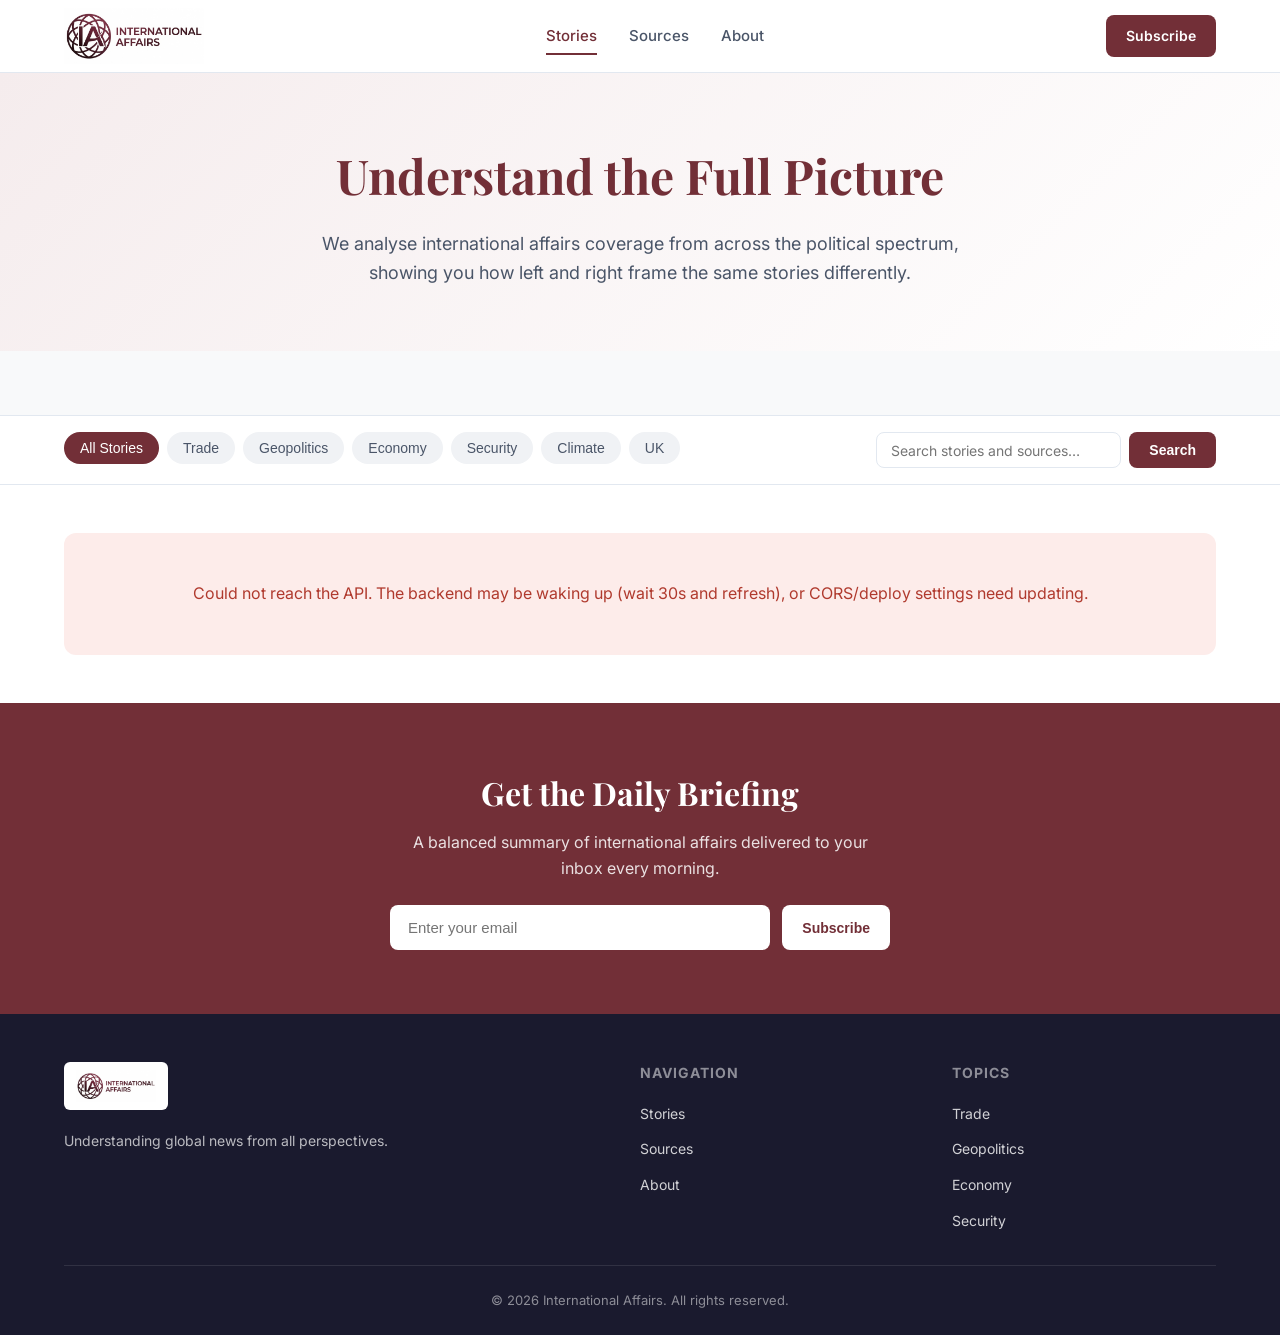
==== commit e0d74e2b: "Move search bar inline with topic filters; remove Refresh Now button Relocate the search form from t" ====
--- a/website/index.html
+++ b/website/index.html
@@ -72,10 +72,6 @@
             <div class="container">
                 <h1>Understand the Full Picture</h1>
                 <p class="hero-subtitle">We analyse international affairs coverage from across the political spectrum, showing you how left and right frame the same stories differently.</p>
-                <form class="search-form" id="search-form" role="search">
-                    <input type="search" id="search-input" placeholder="Search stories and sources…" aria-label="Search">
-                    <button type="submit" class="btn btn-primary">Search</button>
-                </form>
             </div>
         </section>
 
@@ -84,7 +80,7 @@
         </section>
 
         <section class="topics-bar">
-            <div class="container">
+            <div class="container topics-bar-inner">
                 <div class="topics">
                     <button class="topic-btn active" data-topic="all">All Stories</button>
                     <button class="topic-btn" data-topic="trade">Trade</button>
@@ -94,6 +90,10 @@
                     <button class="topic-btn" data-topic="climate">Climate</button>
                     <button class="topic-btn" data-topic="uk">UK</button>
                 </div>
+                <form class="search-form" id="search-form" role="search">
+                    <input type="search" id="search-input" placeholder="Search stories and sources…" aria-label="Search">
+                    <button type="submit" class="btn btn-primary">Search</button>
+                </form>
             </div>
         </section>
 
--- a/website/css/styles.css
+++ b/website/css/styles.css
@@ -172,17 +172,18 @@
 /* Search */
 .search-form {
     display: flex;
-    gap: 10px;
-    max-width: 520px;
-    margin: 28px auto 0;
+    gap: 8px;
+    flex: 0 0 auto;
+    width: 340px;
 }
 
 .search-form input {
     flex: 1;
-    padding: 12px 16px;
+    min-width: 0;
+    padding: 8px 14px;
     border: 1px solid var(--border);
     border-radius: var(--radius);
-    font-size: 15px;
+    font-size: 14px;
     font-family: inherit;
 }
 
@@ -245,26 +246,27 @@
     letter-spacing: 0.5px;
 }
 
-.briefing-grid {
-    display: grid;
-    grid-template-columns: 1.3fr 1fr;
-    gap: 32px;
-}
-
-.briefing-col h4 {
+.briefing-full {
+    width: 100%;
+}
+
+.briefing-full h4 {
     font-size: 12px;
     text-transform: uppercase;
     letter-spacing: 1px;
     color: var(--text-muted);
     margin-bottom: 12px;
-    margin-top: 20px;
-}
-
-.briefing-col h4:first-child {
     margin-top: 0;
 }
 
-.briefing-stories,
+.briefing-stories {
+    list-style: none;
+    display: grid;
+    grid-template-columns: repeat(2, 1fr);
+    column-gap: 32px;
+    row-gap: 10px;
+}
+
 .briefing-list {
     list-style: none;
     display: flex;
@@ -344,11 +346,20 @@
     z-index: 90;
 }
 
+.topics-bar-inner {
+    display: flex;
+    align-items: center;
+    justify-content: space-between;
+    gap: 20px;
+}
+
 .topics {
     display: flex;
     gap: 8px;
     overflow-x: auto;
     padding-bottom: 4px;
+    flex: 1 1 auto;
+    min-width: 0;
 }
 
 .topic-btn {
@@ -1296,9 +1307,8 @@
         grid-template-columns: 1fr;
     }
 
-    .briefing-grid {
+    .briefing-stories {
         grid-template-columns: 1fr;
-        gap: 16px;
     }
 }
 
@@ -1323,9 +1333,18 @@
         font-size: 28px;
     }
     
-    .newsletter-form,
+    .newsletter-form {
+        flex-direction: column;
+    }
+
+    .topics-bar-inner {
+        flex-direction: column;
+        align-items: stretch;
+        gap: 12px;
+    }
+
     .search-form {
-        flex-direction: column;
+        width: 100%;
     }
     
     .story-footer {
